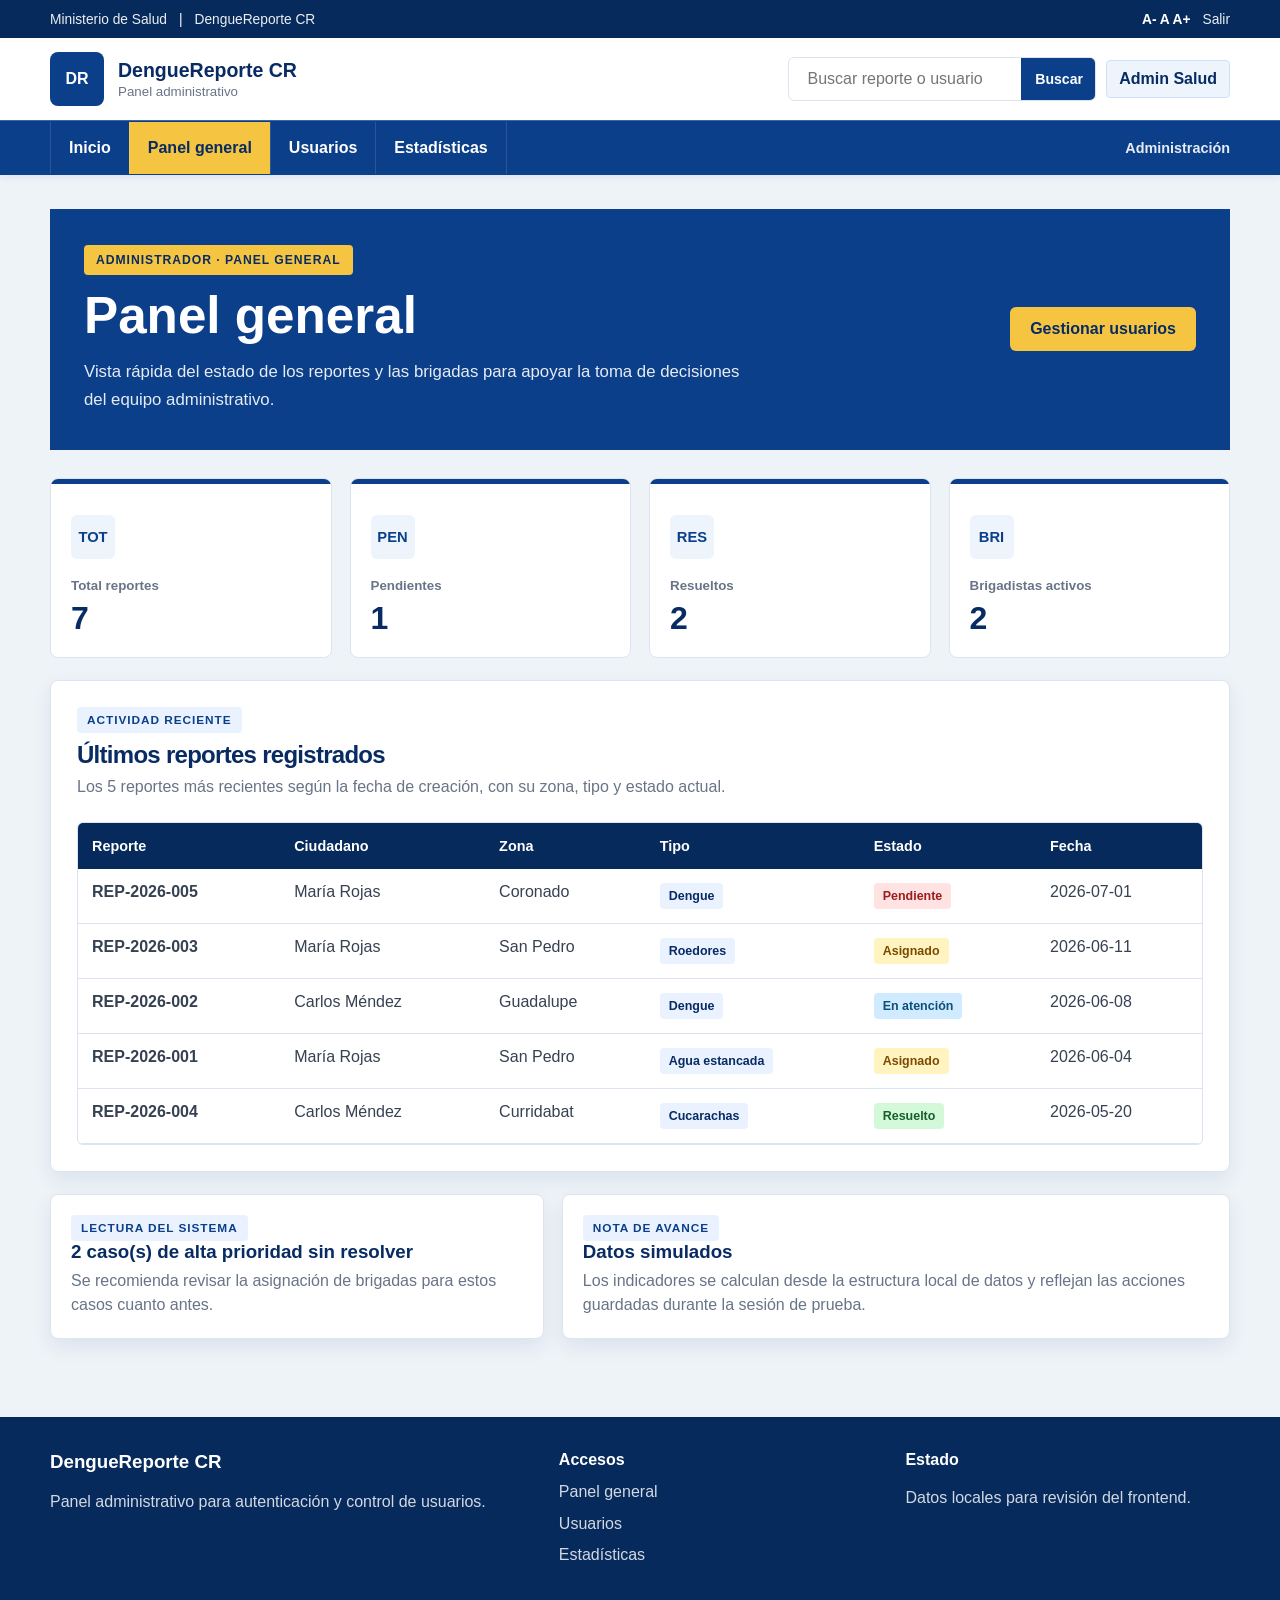
==== admin/dashboard.html @ 261d7210 "dashboard" ====
<!DOCTYPE html>
<html lang="es">
<head>
  <meta charset="UTF-8">
  <meta name="viewport" content="width=device-width, initial-scale=1.0">
  <title>Panel general | DengueReporte CR</title>
  <link rel="stylesheet" href="../css/style.css">
</head>
<body>
  <header class="site-header">
    <div class="gov-strip">
      <div class="container">
        <div class="gov-left">
          <a class="gov-link" href="../index.html">Ministerio de Salud</a>
          <span>|</span>
          <a class="gov-link" href="../index.html">DengueReporte CR</a>
        </div>
        <div class="gov-right">
          <span class="access-size">A- A A+</span>
          <a class="gov-link" href="../index.html">Salir</a>
        </div>
      </div>
    </div>

    <div class="container main-header">
      <a class="brand" href="../index.html">
        <span class="brand-mark">DR</span>
        <span class="brand-text">
          <strong>DengueReporte CR</strong>
          <small>Panel administrativo</small>
        </span>
      </a>
      <div class="header-actions">
        <form class="search-box" onsubmit="return false">
          <input type="search" placeholder="Buscar reporte o usuario">
          <button type="submit">Buscar</button>
        </form>
        <span class="status-pill" id="usuarioActivo">Admin Salud</span>
      </div>
    </div>

    <nav class="main-nav">
      <div class="container nav-inner">
        <div class="nav-links">
          <a href="../index.html">Inicio</a>
          <a class="active" href="dashboard.html">Panel general</a>
          <a href="usuarios.html">Usuarios</a>
          <a href="estadisticas.html">Estadísticas</a>
        </div>
        <span class="nav-note">Administración</span>
      </div>
    </nav>
  </header>

  <main class="container section page-shell">
    <section class="page-hero reveal">
      <div>
        <span class="tag">Administrador · Panel general</span>
        <h1>Panel general</h1>
        <p>Vista rápida del estado de los reportes y las brigadas para apoyar la toma de decisiones del equipo administrativo.</p>
      </div>
      <a class="btn btn-glow" href="usuarios.html">Gestionar usuarios</a>
    </section>

    <section id="resumenDashboard" class="stats-grid reveal delay-1"></section>

    <section class="card panel-card reveal delay-2">
      <div class="section-title compact-title">
        <div>
          <span class="eyebrow">Actividad reciente</span>
          <h2>Últimos reportes registrados</h2>
          <p>Los 5 reportes más recientes según la fecha de creación, con su zona, tipo y estado actual.</p>
        </div>
      </div>

      <div class="table-wrap smart-table">
        <table id="tablaUltimosReportes">
          <thead>
            <tr>
              <th>Reporte</th>
              <th>Ciudadano</th>
              <th>Zona</th>
              <th>Tipo</th>
              <th>Estado</th>
              <th>Fecha</th>
            </tr>
          </thead>
          <tbody></tbody>
        </table>
      </div>
    </section>

    <section class="insight-grid reveal delay-2">
      <article class="insight-card">
        <span class="eyebrow">Lectura del sistema</span>
        <h3 id="lecturaDashboard">Cargando...</h3>
        <p id="detalleLecturaDashboard">Espere un momento.</p>
      </article>

      <article class="insight-card">
        <span class="eyebrow">Nota de avance</span>
        <h3>Datos simulados</h3>
        <p>Los indicadores se calculan desde la estructura local de datos y reflejan las acciones guardadas durante la sesión de prueba.</p>
      </article>
    </section>
  </main>

  <footer class="footer">
    <div class="container footer-grid">
      <div>
        <h3>DengueReporte CR</h3>
        <p>Panel administrativo para autenticación y control de usuarios.</p>
      </div>
      <div>
        <h4>Accesos</h4>
        <a href="dashboard.html">Panel general</a>
        <a href="usuarios.html">Usuarios</a>
        <a href="estadisticas.html">Estadísticas</a>
      </div>
      <div>
        <h4>Estado</h4>
        <p>Datos locales para revisión del frontend.</p>
      </div>
    </div>
  </footer>

  <script src="../js/datos.js"></script>
  <script src="../js/dashboard.js"></script>
</body>
</html>
---- css/style.css ----
:root {
  --azul: #0b3f8a;
  --azul-oscuro: #072b62;
  --azul-suave: #eaf2ff;
  --celeste: #00a6d6;
  --amarillo: #f5c542;
  --verde: #2f9e44;
  --rojo: #d94848;
  --naranja: #f08c00;
  --texto: #1f2937;
  --muted: #687487;
  --linea: #dbe4f0;
  --fondo: #f4f7fb;
  --blanco: #ffffff;
  --sombra: 0 18px 42px rgba(7, 43, 98, 0.13);
  --radio: 18px;
  font-family: Arial, Helvetica, sans-serif;
}

* { box-sizing: border-box; }

html { scroll-behavior: smooth; }

body {
  margin: 0;
  min-height: 100vh;
  color: var(--texto);
  background:
    radial-gradient(circle at top right, rgba(0, 166, 214, .12), transparent 320px),
    linear-gradient(180deg, #ffffff 0, var(--fondo) 360px, #eef3f9 100%);
}

a { color: inherit; text-decoration: none; }
button, input, select, textarea { font: inherit; }

.container {
  width: min(1180px, calc(100% - 32px));
  margin: 0 auto;
}

.app-bg, .bubble { display: none; }

.gov-strip {
  background: var(--azul-oscuro);
  color: #fff;
  font-size: .86rem;
}

.gov-strip .container {
  min-height: 38px;
  display: flex;
  align-items: center;
  justify-content: space-between;
  gap: 16px;
}

.gov-left, .gov-right {
  display: flex;
  align-items: center;
  flex-wrap: wrap;
  gap: 12px;
}

.gov-link { opacity: .92; }
.gov-link:hover { text-decoration: underline; }

.access-size {
  display: inline-flex;
  align-items: center;
  gap: 5px;
  font-weight: 700;
}

.site-header {
  background: #fff;
  box-shadow: 0 3px 18px rgba(11, 63, 138, .08);
  position: sticky;
  top: 0;
  z-index: 50;
}

.main-header {
  display: flex;
  align-items: center;
  justify-content: space-between;
  gap: 18px;
  padding: 18px 0;
}

.brand {
  display: flex;
  align-items: center;
  gap: 14px;
  min-width: 240px;
}

.brand-mark {
  width: 60px;
  height: 60px;
  display: grid;
  place-items: center;
  color: #fff;
  font-weight: 900;
  border-radius: 18px 18px 18px 4px;
  background: linear-gradient(145deg, var(--azul), var(--celeste));
  box-shadow: 0 12px 22px rgba(11, 63, 138, .22);
}

.brand-text strong {
  display: block;
  color: var(--azul-oscuro);
  font-size: 1.35rem;
  letter-spacing: -.03em;
}

.brand-text small {
  display: block;
  color: var(--muted);
  margin-top: 2px;
}

.header-actions {
  display: flex;
  align-items: center;
  gap: 10px;
  flex-wrap: wrap;
  justify-content: flex-end;
}

.search-box {
  min-width: 260px;
  display: flex;
  align-items: center;
  background: #f1f5fb;
  border: 1px solid var(--linea);
  border-radius: 999px;
  overflow: hidden;
}

.search-box input {
  width: 100%;
  border: 0;
  outline: 0;
  background: transparent;
  padding: 11px 12px 11px 18px;
  color: var(--texto);
}

.search-box button {
  width: 44px;
  height: 42px;
  border: 0;
  color: #fff;
  background: var(--azul);
  cursor: pointer;
}

.status-pill, .tag, .eyebrow, .owner, .map-chip {
  display: inline-flex;
  align-items: center;
  gap: 7px;
  width: fit-content;
  border-radius: 999px;
  font-weight: 800;
}

.status-pill {
  padding: 10px 14px;
  color: var(--azul-oscuro);
  background: var(--azul-suave);
  border: 1px solid #cfe1ff;
}

.main-nav {
  background: var(--azul);
  border-top: 1px solid rgba(255,255,255,.2);
}

.nav-inner {
  min-height: 54px;
  display: flex;
  align-items: center;
  justify-content: space-between;
  gap: 18px;
}

.nav-links {
  display: flex;
  align-items: stretch;
  flex-wrap: wrap;
  gap: 0;
}

.nav-links a {
  color: #fff;
  padding: 17px 18px;
  font-weight: 700;
  border-left: 1px solid rgba(255,255,255,.12);
  transition: .18s ease;
}

.nav-links a:last-child { border-right: 1px solid rgba(255,255,255,.12); }

.nav-links a:hover, .nav-links a.active {
  background: var(--amarillo);
  color: var(--azul-oscuro);
}

.nav-note {
  color: rgba(255,255,255,.9);
  font-weight: 700;
  font-size: .9rem;
}

.topbar { display: none; }

.section { padding: 34px 0 52px; }
.page-shell { padding-top: 34px; }

.hero, .page-hero {
  position: relative;
  overflow: hidden;
  color: #fff;
  border-radius: 0 0 34px 34px;
  background:
    linear-gradient(100deg, rgba(7, 43, 98, .98), rgba(11, 63, 138, .92)),
    radial-gradient(circle at 92% 18%, rgba(245, 197, 66, .42), transparent 270px);
}

.hero::after, .page-hero::after {
  content: "";
  position: absolute;
  right: -80px;
  bottom: -120px;
  width: 320px;
  height: 320px;
  border-radius: 50%;
  border: 42px solid rgba(255,255,255,.08);
}

.hero-home { padding: 48px 0; }

.hero-grid {
  position: relative;
  z-index: 1;
  display: grid;
  grid-template-columns: minmax(0, 1.15fr) minmax(320px, .85fr);
  gap: 32px;
  align-items: center;
}

.page-hero {
  margin-bottom: 28px;
  padding: 36px 34px;
  display: flex;
  align-items: center;
  justify-content: space-between;
  gap: 20px;
}

.hero-copy h1, .page-hero h1 {
  margin: 12px 0 14px;
  max-width: 760px;
  line-height: 1.03;
  font-size: clamp(2.1rem, 4.8vw, 4.1rem);
  letter-spacing: -.05em;
}

.hero-copy p, .page-hero p {
  max-width: 680px;
  margin: 0;
  color: rgba(255,255,255,.88);
  line-height: 1.65;
  font-size: 1.05rem;
}

.tag {
  padding: 8px 12px;
  color: var(--azul-oscuro);
  background: var(--amarillo);
  text-transform: uppercase;
  font-size: .76rem;
  letter-spacing: .08em;
}

.hero-actions, .actions-row, .form-actions {
  display: flex;
  align-items: center;
  flex-wrap: wrap;
  gap: 12px;
  margin-top: 24px;
}

.btn {
  display: inline-flex;
  align-items: center;
  justify-content: center;
  gap: 8px;
  min-height: 44px;
  padding: 11px 18px;
  border-radius: 10px;
  border: 2px solid transparent;
  background: var(--azul);
  color: #fff;
  font-weight: 800;
  cursor: pointer;
  transition: .18s ease;
  box-shadow: 0 10px 22px rgba(11, 63, 138, .17);
}

.btn:hover {
  transform: translateY(-2px);
  box-shadow: 0 16px 30px rgba(11, 63, 138, .25);
}

.btn-glow {
  background: var(--amarillo);
  color: var(--azul-oscuro);
}

.btn.secondary {
  background: #fff;
  color: var(--azul);
  border-color: #cfe1ff;
}

.btn.ghost {
  background: transparent;
  color: #fff;
  border-color: rgba(255,255,255,.45);
  box-shadow: none;
}

.hero-dashboard, .institution-card {
  background: rgba(255,255,255,.96);
  color: var(--texto);
  border-radius: var(--radio);
  box-shadow: var(--sombra);
  border: 1px solid rgba(255,255,255,.7);
  overflow: hidden;
}

.institution-card { padding: 22px; }

.pulse-card, .metric-row {
  display: flex;
  align-items: center;
  justify-content: space-between;
  gap: 14px;
}

.pulse-card {
  padding: 18px 20px;
  border-bottom: 1px solid var(--linea);
}

.pulse-card small, .metric-row small { color: var(--muted); }
.pulse-card strong, .metric-row strong { display: block; color: var(--azul-oscuro); font-size: 1.2rem; }

.live-dot {
  width: 13px;
  height: 13px;
  border-radius: 50%;
  background: var(--verde);
  box-shadow: 0 0 0 8px rgba(47, 158, 68, .15);
}

.mini-map {
  position: relative;
  height: 220px;
  margin: 18px;
  border-radius: 16px;
  overflow: hidden;
  background:
    linear-gradient(90deg, rgba(11,63,138,.1) 1px, transparent 1px),
    linear-gradient(rgba(11,63,138,.1) 1px, transparent 1px),
    linear-gradient(135deg, #d9edff, #f8fbff);
  background-size: 32px 32px, 32px 32px, cover;
  border: 1px solid #cfe1ff;
}

.scan-line {
  position: absolute;
  inset: 0;
  background: linear-gradient(180deg, transparent, rgba(0,166,214,.16), transparent);
  animation: scan 4s linear infinite;
}

@keyframes scan {
  0% { transform: translateY(-100%); }
  100% { transform: translateY(100%); }
}

.pin {
  position: absolute;
  width: 19px;
  height: 19px;
  border-radius: 50% 50% 50% 0;
  background: var(--rojo);
  transform: rotate(-45deg);
  box-shadow: 0 0 0 8px rgba(217,72,72,.13);
}

.pin::after {
  content: "";
  position: absolute;
  width: 7px;
  height: 7px;
  border-radius: 50%;
  background: #fff;
  top: 6px;
  left: 6px;
}

.p1 { left: 22%; top: 32%; }
.p2 { right: 24%; top: 42%; background: var(--naranja); }
.p3 { left: 51%; bottom: 24%; background: var(--azul); }

.metric-row {
  padding: 0 20px 20px;
}

.metric-row div {
  flex: 1;
  padding: 12px;
  text-align: center;
  background: #f4f7fb;
  border-radius: 14px;
}

.card {
  background: #fff;
  border-radius: var(--radio);
  border: 1px solid var(--linea);
  box-shadow: var(--sombra);
}

.panel-card { padding: 28px; }

.section-title {
  display: flex;
  align-items: end;
  justify-content: space-between;
  gap: 16px;
  margin-bottom: 22px;
}

.compact-title h2, .section-title h2, .map-head h2 {
  margin: 8px 0 6px;
  color: var(--azul-oscuro);
  letter-spacing: -.03em;
}

.section-title p, .compact-title p { margin: 0; color: var(--muted); line-height: 1.55; }

.eyebrow {
  padding: 6px 10px;
  color: var(--azul);
  background: var(--azul-suave);
  font-size: .74rem;
  letter-spacing: .08em;
  text-transform: uppercase;
}

.service-grid, .module-grid, .stats-grid, .chart-grid, .timeline-grid, .info-grid {
  display: grid;
  gap: 18px;
}

.module-grid, .service-grid { grid-template-columns: repeat(4, minmax(0, 1fr)); }
.module-grid-home { grid-template-columns: repeat(5, minmax(0, 1fr)); }
.info-grid { grid-template-columns: repeat(3, minmax(0, 1fr)); margin-top: 22px; }
.stats-grid { grid-template-columns: repeat(4, minmax(0, 1fr)); margin-bottom: 22px; }
.chart-grid { grid-template-columns: repeat(3, minmax(0, 1fr)); }
.timeline-grid { grid-template-columns: repeat(3, minmax(0, 1fr)); }

.module-card, .service-card, .stat-card, .timeline-card, .info-card {
  position: relative;
  overflow: hidden;
  padding: 20px;
  border-radius: 16px;
  background: #fff;
  border: 1px solid var(--linea);
  transition: .18s ease;
}

.module-card::before, .service-card::before, .stat-card::before, .info-card::before {
  content: "";
  position: absolute;
  left: 0;
  top: 0;
  width: 100%;
  height: 5px;
  background: var(--azul);
}

.module-card:hover, .service-card:hover, .stat-card:hover, .timeline-card:hover, .info-card:hover {
  transform: translateY(-4px);
  box-shadow: 0 16px 30px rgba(11, 63, 138, .14);
}

.module-card.locked { opacity: .74; background: #f8fafd; }
.module-card.active-card::before, .service-card.active-card::before { background: var(--amarillo); }
.module-card.featured { border-color: #f5d98a; background: linear-gradient(180deg, #fff, #fffaf0); }

.owner {
  padding: 5px 9px;
  color: var(--azul-oscuro);
  background: #eef5ff;
  font-size: .78rem;
}

.module-icon, .service-icon, .stat-icon {
  width: 50px;
  height: 50px;
  display: grid;
  place-items: center;
  border-radius: 14px;
  background: var(--azul-suave);
  color: var(--azul);
  font-size: 1.35rem;
  margin: 16px 0 12px;
}

.module-card h3, .service-card h3, .info-card h3, .timeline-card h3 {
  margin: 0 0 8px;
  color: var(--azul-oscuro);
}

.module-card p, .service-card p, .info-card p, .timeline-card p {
  margin: 0;
  color: var(--muted);
  line-height: 1.55;
}

.module-card small { display: block; color: var(--muted); margin-top: 12px; }

.link-list {
  display: grid;
  gap: 8px;
  margin-top: 15px;
}

.link-list a {
  display: flex;
  align-items: center;
  justify-content: space-between;
  padding: 10px 12px;
  color: var(--azul);
  background: #f1f6ff;
  border-radius: 10px;
  font-weight: 800;
}

.link-list a::after { content: "›"; font-size: 1.3rem; }

.tool-strip {
  display: flex;
  align-items: end;
  justify-content: space-between;
  gap: 20px;
  margin-bottom: 20px;
}

.filters { display: flex; flex-wrap: wrap; gap: 12px; }
.filters-inline { justify-content: flex-end; }

.field {
  display: grid;
  gap: 7px;
}

.field label {
  color: var(--azul-oscuro);
  font-weight: 800;
  font-size: .92rem;
}

.field input, .field select, .field textarea {
  width: 100%;
  border: 1px solid #cfd9e8;
  border-radius: 12px;
  background: #fff;
  color: var(--texto);
  padding: 12px 13px;
  outline: none;
}

.field input:focus, .field select:focus, .field textarea:focus {
  border-color: var(--azul);
  box-shadow: 0 0 0 4px rgba(11, 63, 138, .1);
}

.field textarea {
  min-height: 132px;
  resize: vertical;
}

.compact-field { min-width: 180px; }

.dashboard-grid {
  display: grid;
  grid-template-columns: minmax(0, 1.25fr) minmax(320px, .75fr);
  gap: 22px;
  align-items: start;
}

.dashboard-grid-wide { grid-template-columns: minmax(0, 1.3fr) minmax(360px, .7fr); }

.table-wrap {
  overflow: auto;
  border: 1px solid var(--linea);
  border-radius: 16px;
  background: #fff;
}

table {
  width: 100%;
  border-collapse: collapse;
  min-width: 760px;
}

thead th {
  text-align: left;
  padding: 15px 14px;
  background: var(--azul-oscuro);
  color: #fff;
  font-size: .9rem;
}

tbody td {
  padding: 14px;
  border-bottom: 1px solid var(--linea);
  vertical-align: top;
  color: #364152;
}

tbody tr {
  cursor: pointer;
  transition: .15s ease;
}

tbody tr:hover, tbody tr.selected {
  background: #f1f6ff;
}

.smart-table .btn { min-height: 36px; padding: 8px 12px; box-shadow: none; }

.badge {
  display: inline-flex;
  align-items: center;
  padding: 6px 9px;
  border-radius: 999px;
  font-size: .78rem;
  font-weight: 900;
  color: var(--azul-oscuro);
  background: #eaf2ff;
}

.badge.alta, .badge.pendiente { background: #ffe3e3; color: #9b1c1c; }
.badge.media, .badge.asignado { background: #fff3bf; color: #7c4a00; }
.badge.baja, .badge.resuelto { background: #d3f9d8; color: #17602c; }
.badge.en-atencion { background: #d0ebff; color: #0b4f7a; }
.badge.rechazado { background: #e9ecef; color: #495057; }

/* Badges de usuarios y roles (módulo de Allison) */
.badge.activo { background: #d3f9d8; color: #17602c; }
.badge.inactivo { background: #e9ecef; color: #495057; }
.badge.brigadista { background: #fff3bf; color: #7c4a00; }
.badge.inspector { background: #d0ebff; color: #0b4f7a; }
.badge.administrador { background: #ffe3e3; color: #9b1c1c; }

.map-card, .detail-card, .case-preview, .chart-card, .insight-card {
  background: #fff;
  border: 1px solid var(--linea);
  border-radius: 18px;
  box-shadow: 0 12px 28px rgba(11, 63, 138, .08);
}

.map-card { padding: 18px; }
.sticky-card { position: sticky; top: 150px; }

.map-head {
  display: flex;
  align-items: start;
  justify-content: space-between;
  gap: 14px;
  margin-bottom: 14px;
}

.map-chip {
  padding: 6px 10px;
  color: #17602c;
  background: #d3f9d8;
  font-size: .76rem;
}

#mapaCaso {
  min-height: 310px;
  border-radius: 16px;
  border: 1px solid var(--linea);
  overflow: hidden;
  background: #e9f3ff;
}

.detail-card { padding: 18px; margin-top: 14px; }
.detail-card h3 { margin: 0 0 8px; color: var(--azul-oscuro); }
.detail-card p { margin: 0 0 14px; color: var(--muted); line-height: 1.55; }

.detail-list {
  display: grid;
  grid-template-columns: repeat(2, minmax(0, 1fr));
  gap: 12px;
}

.detail-list div {
  padding: 12px;
  border-radius: 12px;
  background: #f6f9fd;
  border: 1px solid #e3ebf6;
}

.detail-list strong { color: var(--azul-oscuro); }

.case-route {
  margin-top: 15px;
  display: grid;
  gap: 8px;
}

.route-item {
  display: flex;
  align-items: center;
  gap: 10px;
  color: var(--muted);
}

.route-item span {
  width: 24px;
  height: 24px;
  display: grid;
  place-items: center;
  border-radius: 50%;
  background: var(--azul);
  color: #fff;
  font-size: .8rem;
  font-weight: 900;
}

.stat-card {
  display: grid;
  gap: 7px;
  min-height: 130px;
}

.stat-card small { color: var(--muted); font-weight: 700; }
.stat-card strong { color: var(--azul-oscuro); font-size: 2rem; letter-spacing: -.05em; }

.form-layout {
  display: grid;
  grid-template-columns: minmax(0, 1.1fr) minmax(320px, .9fr);
  gap: 22px;
  align-items: start;
}

.action-form {
  display: grid;
  gap: 20px;
}

.step-strip {
  display: flex;
  flex-wrap: wrap;
  gap: 10px;
  padding: 12px;
  background: #f4f7fb;
  border: 1px solid var(--linea);
  border-radius: 14px;
}

.step {
  display: inline-flex;
  align-items: center;
  gap: 8px;
  padding: 8px 11px;
  color: var(--muted);
  border-radius: 999px;
  background: #fff;
  font-weight: 800;
}

.step b {
  width: 24px;
  height: 24px;
  display: grid;
  place-items: center;
  border-radius: 50%;
  background: #dbe4f0;
  color: var(--azul-oscuro);
}

.step.active {
  color: var(--azul-oscuro);
  background: #fff8dd;
}

.step.active b { background: var(--amarillo); }

.form-grid {
  display: grid;
  grid-template-columns: repeat(2, minmax(0, 1fr));
  gap: 16px;
}

.field.full { grid-column: 1 / -1; }

.upload-zone {
  padding: 18px;
  border: 2px dashed #b8c8dd;
  border-radius: 16px;
  background: #f8fbff;
}

.upload-zone small { color: var(--muted); }

.alert {
  display: none;
  padding: 13px 15px;
  border-radius: 12px;
  font-weight: 700;
}

.alert.show { display: block; }
.alert.ok { background: #d3f9d8; color: #17602c; border: 1px solid #8ce99a; }
.alert.error { background: #ffe3e3; color: #9b1c1c; border: 1px solid #ffc9c9; }

.case-preview { padding: 22px; margin-top: 0; }

.timeline-card {
  border-left: 5px solid var(--azul);
}

.timeline-card span {
  display: inline-block;
  margin-bottom: 10px;
  color: var(--muted);
  font-weight: 800;
}

.timeline-card small { display: block; color: var(--muted); margin-top: 12px; }

.empty-state {
  padding: 20px;
  border-radius: 14px;
  background: #f4f7fb;
  border: 1px dashed #b8c8dd;
  color: var(--muted);
  text-align: center;
}

.insight-grid {
  display: grid;
  grid-template-columns: minmax(0, .85fr) minmax(0, 1.15fr);
  gap: 18px;
  margin-top: 22px;
}

.insight-card { padding: 20px; }
.insight-card h3 { margin: 0 0 6px; color: var(--azul-oscuro); }
.insight-card p { margin: 0; color: var(--muted); line-height: 1.55; }

.ranking-list { display: grid; gap: 12px; }

.ranking-item div:first-child {
  display: flex;
  justify-content: space-between;
  gap: 12px;
  margin-bottom: 6px;
  font-weight: 800;
  color: var(--azul-oscuro);
}

.ranking-bar {
  height: 10px;
  border-radius: 999px;
  background: #e9eef6;
  overflow: hidden;
}

.ranking-bar span {
  display: block;
  height: 100%;
  border-radius: inherit;
  background: linear-gradient(90deg, var(--azul), var(--celeste));
}

.chart-card {
  padding: 18px;
  height: 360px;
}

.chart-card canvas { width: 100% !important; height: 100% !important; }

.footer {
  margin-top: 34px;
  background: var(--azul-oscuro);
  color: #fff;
}

.footer-grid {
  display: grid;
  grid-template-columns: 1.2fr .8fr .8fr;
  gap: 22px;
  padding: 34px 0;
}

.footer h3, .footer h4 { margin: 0 0 10px; }
.footer p, .footer a { color: rgba(255,255,255,.82); line-height: 1.6; }
.footer a { display: block; margin: 6px 0; }
.footer a:hover { color: var(--amarillo); }

.reveal { animation: rise .5s ease both; }
.delay-1 { animation-delay: .06s; }
.delay-2 { animation-delay: .12s; }

@keyframes rise {
  from { opacity: 0; transform: translateY(12px); }
  to { opacity: 1; transform: translateY(0); }
}

@media (max-width: 1020px) {
  .hero-grid, .dashboard-grid, .dashboard-grid-wide, .form-layout, .insight-grid { grid-template-columns: 1fr; }
  .module-grid, .module-grid-home, .service-grid, .stats-grid, .chart-grid, .timeline-grid, .info-grid { grid-template-columns: repeat(2, minmax(0, 1fr)); }
  .sticky-card { position: static; }
  .page-hero { align-items: flex-start; flex-direction: column; }
}

@media (max-width: 720px) {
  .container { width: min(100% - 22px, 1180px); }
  .gov-strip .container, .main-header, .nav-inner { align-items: flex-start; flex-direction: column; }
  .search-box { min-width: 100%; width: 100%; }
  .nav-links { width: 100%; }
  .nav-links a { flex: 1 1 50%; text-align: center; padding: 14px 10px; }
  .hero, .page-hero { border-radius: 0 0 22px 22px; }
  .hero-home { padding: 34px 0; }
  .page-hero { padding: 26px 20px; }
  .hero-copy h1, .page-hero h1 { font-size: clamp(2rem, 12vw, 3.1rem); }
  .module-grid, .module-grid-home, .service-grid, .stats-grid, .chart-grid, .timeline-grid, .info-grid { grid-template-columns: 1fr; }
  .panel-card { padding: 20px; }
  .tool-strip { align-items: stretch; flex-direction: column; }
  .filters-inline { justify-content: stretch; }
  .compact-field { width: 100%; }
  .form-grid, .detail-list { grid-template-columns: 1fr; }
  .footer-grid { grid-template-columns: 1fr; }
}

body {
  background: #eef3f8;
}

.site-header {
  box-shadow: 0 2px 8px rgba(7, 43, 98, .08);
}

.gov-strip {
  background: #072a5c;
}

.main-header {
  padding: 14px 0;
}

.brand-mark {
  width: 54px;
  height: 54px;
  border-radius: 8px;
  background: #0b3f8a;
  box-shadow: none;
  font-size: 1rem;
}

.brand-text strong {
  font-size: 1.22rem;
  letter-spacing: 0;
}

.search-box {
  border-radius: 6px;
  background: #ffffff;
}

.search-box button {
  width: auto;
  min-width: 74px;
  padding: 0 14px;
  font-size: .88rem;
  font-weight: 700;
}

.status-pill, .tag, .eyebrow, .owner, .map-chip {
  border-radius: 4px;
}

.status-pill {
  padding: 9px 12px;
  background: #edf4fc;
}

.nav-links a {
  font-weight: 700;
}

.hero, .page-hero {
  border-radius: 0;
  background: #0b3f8a;
}

.hero::after, .page-hero::after {
  display: none;
}

.hero-home {
  padding: 40px 0;
}

.hero-copy h1, .page-hero h1 {
  max-width: 780px;
  font-size: clamp(2rem, 4vw, 3.2rem);
  line-height: 1.12;
  letter-spacing: 0;
}

.hero-copy p, .page-hero p {
  color: rgba(255,255,255,.9);
}

.btn {
  border-radius: 6px;
  box-shadow: none;
}

.btn:hover {
  transform: none;
  box-shadow: none;
  filter: brightness(.97);
}

.btn-glow {
  background: #f5c542;
}

.hero-dashboard, .institution-card, .card, .map-card, .detail-card, .case-preview, .chart-card, .insight-card {
  border-radius: 8px;
  box-shadow: 0 8px 20px rgba(7, 43, 98, .08);
}

.pulse-card strong, .metric-row strong {
  font-size: 1.08rem;
}

.live-dot {
  background: #2f9e44;
  box-shadow: none;
}

.mini-map {
  border-radius: 8px;
  background:
    linear-gradient(90deg, rgba(11,63,138,.08) 1px, transparent 1px),
    linear-gradient(rgba(11,63,138,.08) 1px, transparent 1px),
    #f5f8fc;
  background-size: 34px 34px, 34px 34px, cover;
}

.scan-line {
  display: none;
}

.metric-row div {
  border-radius: 6px;
}

.panel-card {
  padding: 26px;
}

.module-card, .service-card, .stat-card, .timeline-card, .info-card {
  border-radius: 8px;
}

.module-card:hover, .service-card:hover, .stat-card:hover, .timeline-card:hover, .info-card:hover {
  transform: none;
  box-shadow: 0 8px 18px rgba(11, 63, 138, .1);
}

.module-card.locked {
  opacity: 1;
  background: #f8fafc;
}

.module-card.featured {
  border-color: #cfe1ff;
  background: #ffffff;
}

.module-icon, .service-icon, .stat-icon {
  width: 44px;
  height: 44px;
  border-radius: 6px;
  background: #edf4fc;
  font-size: .92rem;
  font-weight: 800;
}

.link-list a {
  border-radius: 6px;
  background: #f4f7fb;
}

.field input, .field select, .field textarea, .upload-zone, .table-wrap, #mapaCaso {
  border-radius: 6px;
}

thead th {
  background: #072a5c;
}

.badge {
  border-radius: 4px;
}

.footer {
  margin-top: 26px;
  background: #072a5c;
}

.reveal {
  animation: none;
}
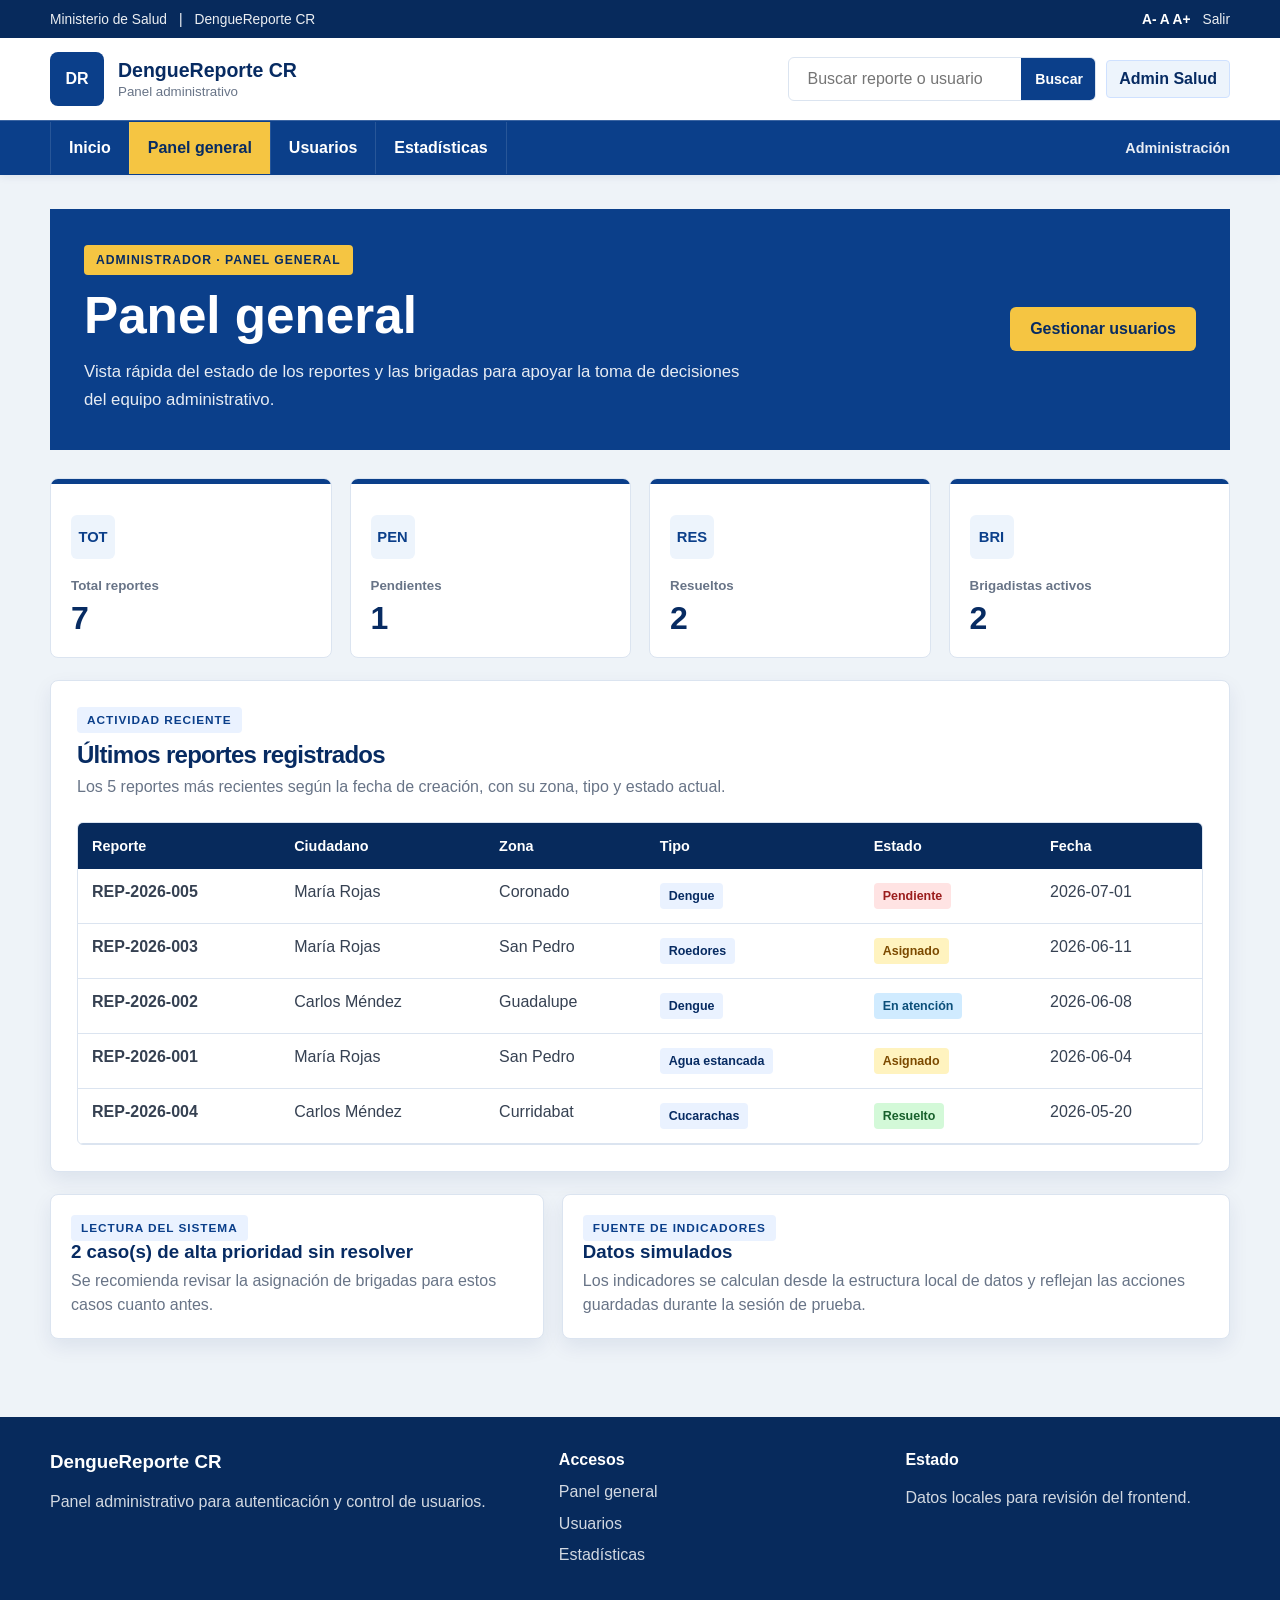
==== commit 6fdd6fb0: "cambios en la estructura MVC, seguimiento de campo, estadísticas y docker" ====
--- a/admin/dashboard.html
+++ b/admin/dashboard.html
@@ -13,17 +13,17 @@
         <div class="gov-left">
           <a class="gov-link" href="../index.html">Ministerio de Salud</a>
           <span>|</span>
-          <a class="gov-link" href="../index.html">DengueReporte CR</a>
+          <a class="gov-link" href="../public/index.php">DengueReporte CR</a>
         </div>
         <div class="gov-right">
           <span class="access-size">A- A A+</span>
-          <a class="gov-link" href="../index.html">Salir</a>
+          <a class="gov-link" href="../public/index.php?controller=auth&amp;action=logout">Salir</a>
         </div>
       </div>
     </div>
 
     <div class="container main-header">
-      <a class="brand" href="../index.html">
+      <a class="brand" href="../public/index.php">
         <span class="brand-mark">DR</span>
         <span class="brand-text">
           <strong>DengueReporte CR</strong>
@@ -42,7 +42,7 @@
     <nav class="main-nav">
       <div class="container nav-inner">
         <div class="nav-links">
-          <a href="../index.html">Inicio</a>
+          <a href="../public/index.php">Inicio</a>
           <a class="active" href="dashboard.html">Panel general</a>
           <a href="usuarios.html">Usuarios</a>
           <a href="estadisticas.html">Estadísticas</a>
@@ -98,7 +98,7 @@
       </article>
 
       <article class="insight-card">
-        <span class="eyebrow">Nota de avance</span>
+        <span class="eyebrow">Fuente de indicadores</span>
         <h3>Datos simulados</h3>
         <p>Los indicadores se calculan desde la estructura local de datos y reflejan las acciones guardadas durante la sesión de prueba.</p>
       </article>
--- a/css/style.css
+++ b/css/style.css
@@ -1136,4 +1136,61 @@
 
 .reveal {
   animation: none;
+}
+
+/* Notificaciones (módulo de Valery) */
+.notif-list {
+  display: grid;
+  gap: 14px;
+}
+
+.notif-card {
+  padding: 18px 20px;
+  background: #fff;
+  border: 1px solid var(--linea);
+  border-left: 5px solid var(--linea);
+  border-radius: 14px;
+  transition: .18s ease;
+}
+
+.notif-card.unread {
+  border-left-color: var(--azul);
+  background: var(--azul-suave);
+}
+
+.notif-card.read {
+  opacity: .78;
+}
+
+.notif-head {
+  display: flex;
+  align-items: center;
+  justify-content: space-between;
+  gap: 12px;
+  margin-bottom: 8px;
+}
+
+.notif-fecha {
+  color: var(--muted);
+  font-size: .84rem;
+  font-weight: 700;
+}
+
+.notif-card p {
+  margin: 0 0 8px;
+  color: var(--texto);
+  line-height: 1.5;
+}
+
+.notif-card small {
+  color: var(--muted);
+}
+
+/* Mapa de nuevo reporte (módulo de Valery) */
+#mapaNuevoReporte {
+  min-height: 310px;
+  border-radius: 16px;
+  border: 1px solid var(--linea);
+  overflow: hidden;
+  background: #e9f3ff;
 }
